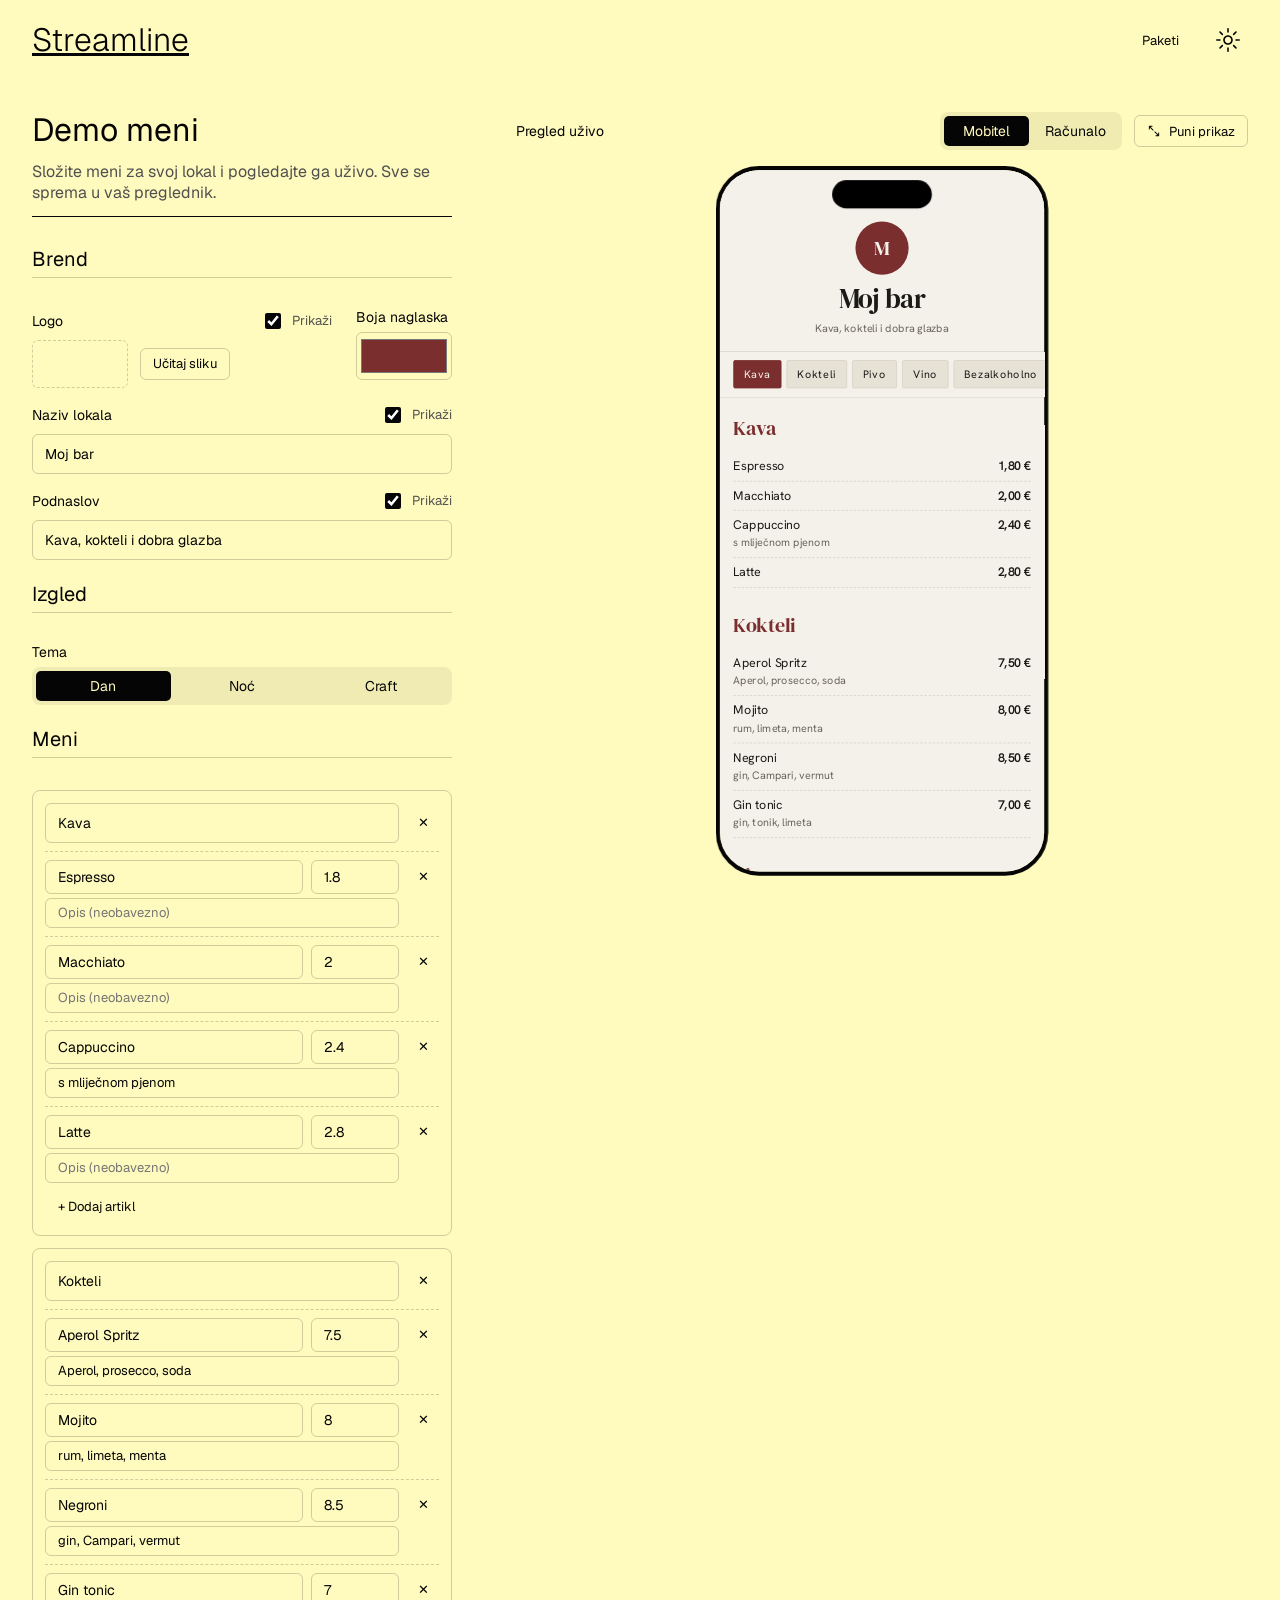
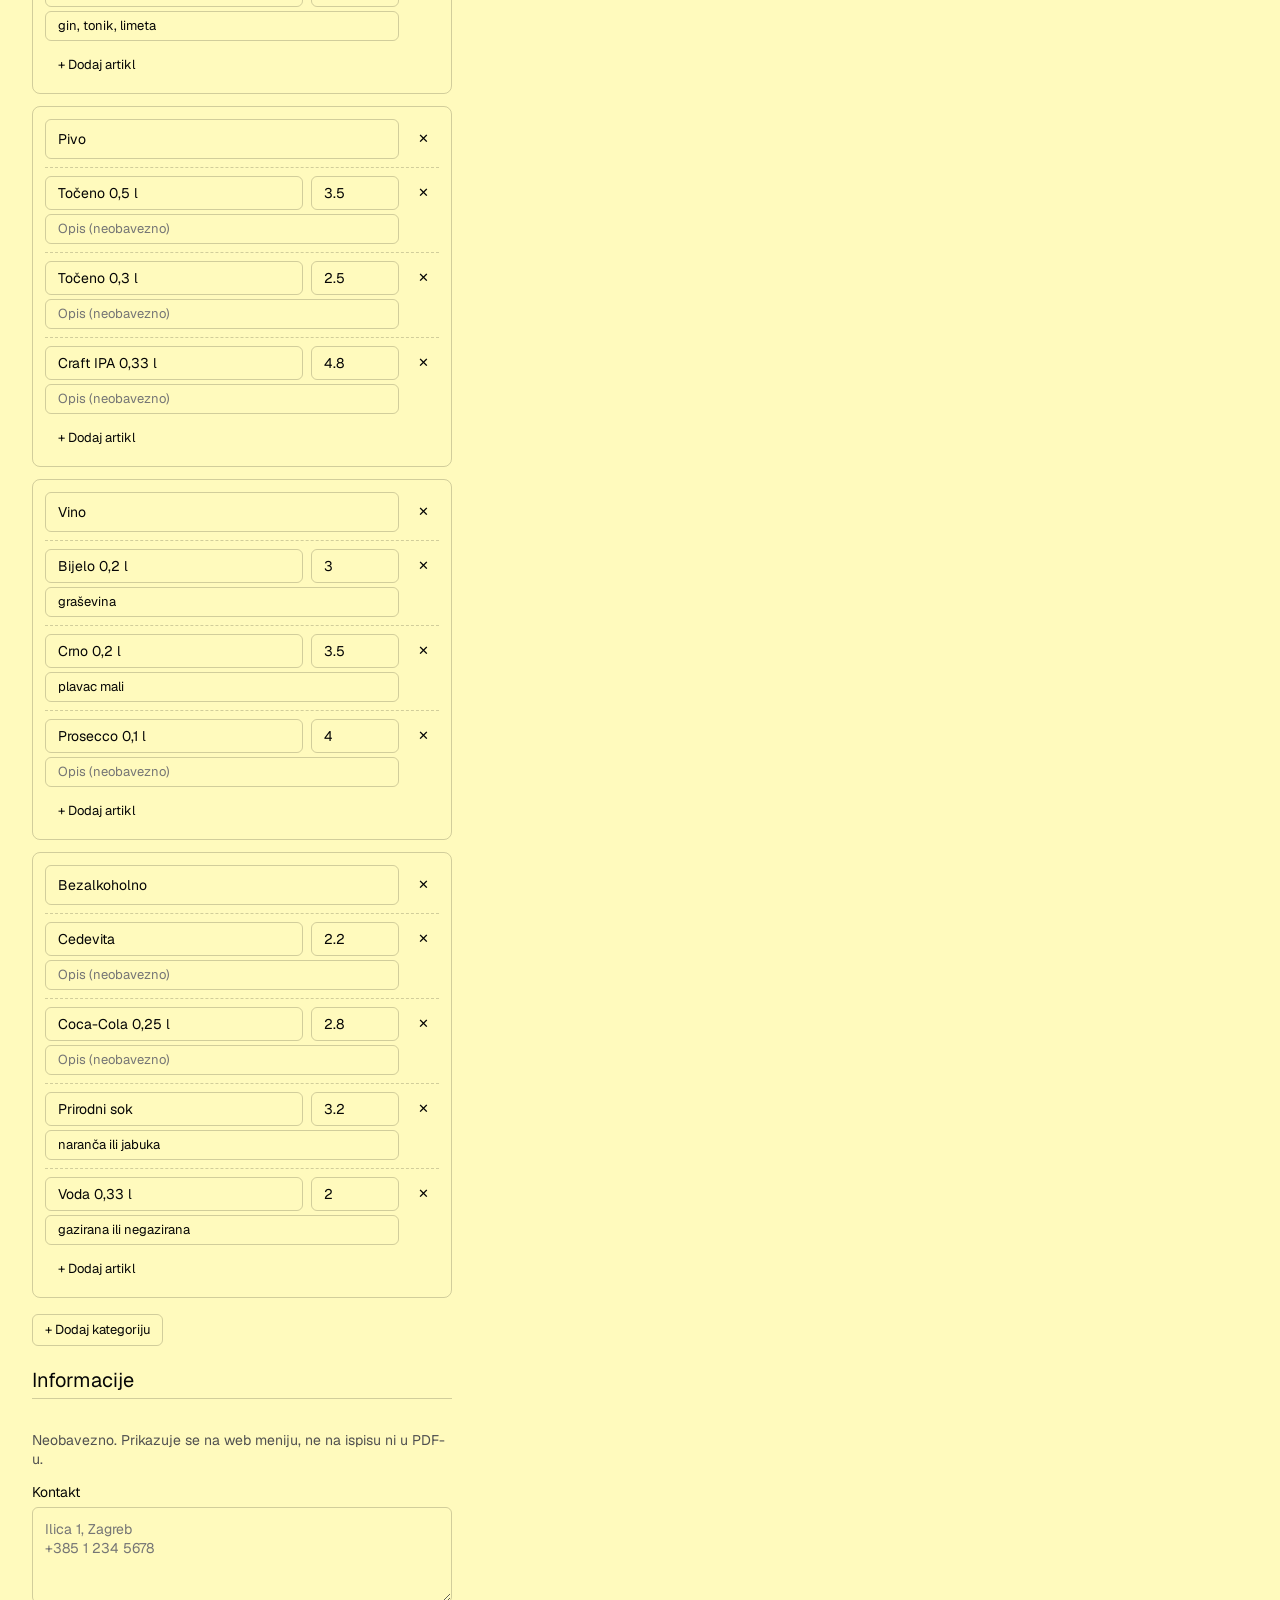
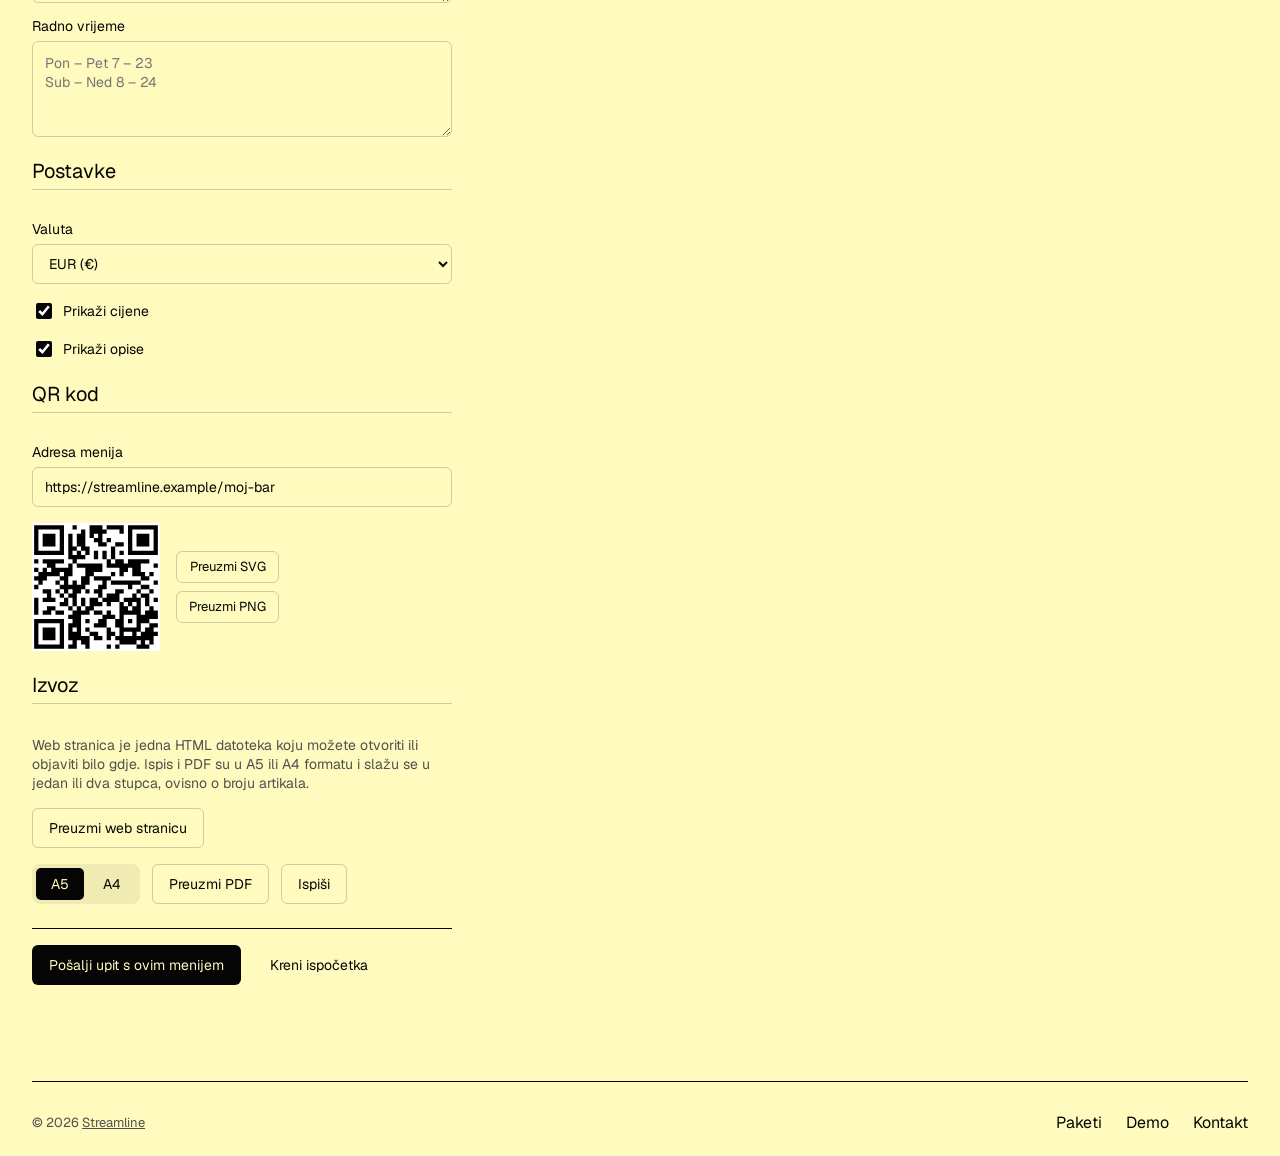
==== demo.html @ 65c803cf "Streamline website: homepage, menu builder and exports Homepage with a live menu demo, packages (Bar" ====
<!DOCTYPE html>
<html lang="hr">

<head>
    <meta charset="UTF-8">
    <meta name="viewport" content="width=device-width, initial-scale=1.0">
    <meta name="description" content="Napravite besplatni demo digitalnog menija za svoj lokal.">
    <title>Demo meni | Streamline</title>

    <script>
        try {
            document.documentElement.dataset.theme = localStorage.theme ||
                (matchMedia('(prefers-color-scheme: dark)').matches ? 'dark' : 'light');
        } catch { document.documentElement.dataset.theme = 'dark'; }
    </script>

    <link rel="preload" href="fonts/geist-latin.woff2" as="font" type="font/woff2" crossorigin>
    <link rel="stylesheet" href="css/site-font.css">
    <!-- menu fonts, served from fonts/ (see css/fonts.css); the default theme's two are preloaded -->
    <link rel="preload" href="fonts/hanken-grotesk-latin.woff2" as="font" type="font/woff2" crossorigin>
    <link rel="preload" href="fonts/dm-serif-display-400-latin.woff2" as="font" type="font/woff2" crossorigin>
    <link rel="stylesheet" href="css/fonts.css">
    <link rel="stylesheet" href="css/tokens.css">
    <link rel="stylesheet" href="css/base.css">
    <link rel="stylesheet" href="css/menu.css">
    <link rel="stylesheet" href="css/demo.css">
</head>

<body>

    <header class="site-header container">
        <a class="brand" href="index.html">Streamline</a>
        <div class="header-actions">
            <a class="btn btn-ghost btn-sm" href="index.html#packages">Paketi</a>
            <button id="theme" type="button" aria-label="Promijeni temu">
                <svg class="sun" width="24" height="24" viewBox="0 0 15 15" fill="none" xmlns="http://www.w3.org/2000/svg"><path d="M7.5 0C7.77614 0 8 0.223858 8 0.5V2.5C8 2.77614 7.77614 3 7.5 3C7.22386 3 7 2.77614 7 2.5V0.5C7 0.223858 7.22386 0 7.5 0ZM2.1967 2.1967C2.39196 2.00144 2.70854 2.00144 2.90381 2.1967L4.31802 3.61091C4.51328 3.80617 4.51328 4.12276 4.31802 4.31802C4.12276 4.51328 3.80617 4.51328 3.61091 4.31802L2.1967 2.90381C2.00144 2.70854 2.00144 2.39196 2.1967 2.1967ZM0.5 7C0.223858 7 0 7.22386 0 7.5C0 7.77614 0.223858 8 0.5 8H2.5C2.77614 8 3 7.77614 3 7.5C3 7.22386 2.77614 7 2.5 7H0.5ZM2.1967 12.8033C2.00144 12.608 2.00144 12.2915 2.1967 12.0962L3.61091 10.682C3.80617 10.4867 4.12276 10.4867 4.31802 10.682C4.51328 10.8772 4.51328 11.1938 4.31802 11.3891L2.90381 12.8033C2.70854 12.9986 2.39196 12.9986 2.1967 12.8033ZM12.5 7C12.2239 7 12 7.22386 12 7.5C12 7.77614 12.2239 8 12.5 8H14.5C14.7761 8 15 7.77614 15 7.5C15 7.22386 14.7761 7 14.5 7H12.5ZM10.682 4.31802C10.4867 4.12276 10.4867 3.80617 10.682 3.61091L12.0962 2.1967C12.2915 2.00144 12.608 2.00144 12.8033 2.1967C12.9986 2.39196 12.9986 2.70854 12.8033 2.90381L11.3891 4.31802C11.1938 4.51328 10.8772 4.51328 10.682 4.31802ZM8 12.5C8 12.2239 7.77614 12 7.5 12C7.22386 12 7 12.2239 7 12.5V14.5C7 14.7761 7.22386 15 7.5 15C7.77614 15 8 14.7761 8 14.5V12.5ZM10.682 10.682C10.8772 10.4867 11.1938 10.4867 11.3891 10.682L12.8033 12.0962C12.9986 12.2915 12.9986 12.608 12.8033 12.8033C12.608 12.9986 12.2915 12.9986 12.0962 12.8033L10.682 11.3891C10.4867 11.1938 10.4867 10.8772 10.682 10.682ZM5.5 7.5C5.5 6.39543 6.39543 5.5 7.5 5.5C8.60457 5.5 9.5 6.39543 9.5 7.5C9.5 8.60457 8.60457 9.5 7.5 9.5C6.39543 9.5 5.5 8.60457 5.5 7.5ZM7.5 4.5C5.84315 4.5 4.5 5.84315 4.5 7.5C4.5 9.15685 5.84315 10.5 7.5 10.5C9.15685 10.5 10.5 9.15685 10.5 7.5C10.5 5.84315 9.15685 4.5 7.5 4.5Z" fill="currentColor" fill-rule="evenodd" clip-rule="evenodd"></path></svg>
            <svg class="moon" width="24" height="24" viewBox="0 0 15 15" fill="none" xmlns="http://www.w3.org/2000/svg"><path d="M2.89998 0.499976C2.89998 0.279062 2.72089 0.0999756 2.49998 0.0999756C2.27906 0.0999756 2.09998 0.279062 2.09998 0.499976V1.09998H1.49998C1.27906 1.09998 1.09998 1.27906 1.09998 1.49998C1.09998 1.72089 1.27906 1.89998 1.49998 1.89998H2.09998V2.49998C2.09998 2.72089 2.27906 2.89998 2.49998 2.89998C2.72089 2.89998 2.89998 2.72089 2.89998 2.49998V1.89998H3.49998C3.72089 1.89998 3.89998 1.72089 3.89998 1.49998C3.89998 1.27906 3.72089 1.09998 3.49998 1.09998H2.89998V0.499976ZM5.89998 3.49998C5.89998 3.27906 5.72089 3.09998 5.49998 3.09998C5.27906 3.09998 5.09998 3.27906 5.09998 3.49998V4.09998H4.49998C4.27906 4.09998 4.09998 4.27906 4.09998 4.49998C4.09998 4.72089 4.27906 4.89998 4.49998 4.89998H5.09998V5.49998C5.09998 5.72089 5.27906 5.89998 5.49998 5.89998C5.72089 5.89998 5.89998 5.72089 5.89998 5.49998V4.89998H6.49998C6.72089 4.89998 6.89998 4.72089 6.89998 4.49998C6.89998 4.27906 6.72089 4.09998 6.49998 4.09998H5.89998V3.49998ZM1.89998 6.49998C1.89998 6.27906 1.72089 6.09998 1.49998 6.09998C1.27906 6.09998 1.09998 6.27906 1.09998 6.49998V7.09998H0.499976C0.279062 7.09998 0.0999756 7.27906 0.0999756 7.49998C0.0999756 7.72089 0.279062 7.89998 0.499976 7.89998H1.09998V8.49998C1.09998 8.72089 1.27906 8.89997 1.49998 8.89997C1.72089 8.89997 1.89998 8.72089 1.89998 8.49998V7.89998H2.49998C2.72089 7.89998 2.89998 7.72089 2.89998 7.49998C2.89998 7.27906 2.72089 7.09998 2.49998 7.09998H1.89998V6.49998ZM8.54406 0.98184L8.24618 0.941586C8.03275 0.917676 7.90692 1.1655 8.02936 1.34194C8.17013 1.54479 8.29981 1.75592 8.41754 1.97445C8.91878 2.90485 9.20322 3.96932 9.20322 5.10022C9.20322 8.37201 6.82247 11.0878 3.69887 11.6097C3.45736 11.65 3.20988 11.6772 2.96008 11.6906C2.74563 11.702 2.62729 11.9535 2.77721 12.1072C2.84551 12.1773 2.91535 12.2458 2.98667 12.3128L3.05883 12.3795L3.31883 12.6045L3.50684 12.7532L3.62796 12.8433L3.81491 12.9742L3.99079 13.089C4.11175 13.1651 4.23536 13.2375 4.36157 13.3059L4.62496 13.4412L4.88553 13.5607L5.18837 13.6828L5.43169 13.7686C5.56564 13.8128 5.70149 13.8529 5.83857 13.8885C5.94262 13.9155 6.04767 13.9401 6.15405 13.9622C6.27993 13.9883 6.40713 14.0109 6.53544 14.0298L6.85241 14.0685L7.11934 14.0892C7.24637 14.0965 7.37436 14.1002 7.50322 14.1002C11.1483 14.1002 14.1032 11.1453 14.1032 7.50023C14.1032 7.25044 14.0893 7.00389 14.0623 6.76131L14.0255 6.48407C13.991 6.26083 13.9453 6.04129 13.8891 5.82642C13.8213 5.56709 13.7382 5.31398 13.6409 5.06881L13.5279 4.80132L13.4507 4.63542L13.3766 4.48666C13.2178 4.17773 13.0353 3.88295 12.8312 3.60423L12.6782 3.40352L12.4793 3.16432L12.3157 2.98361L12.1961 2.85951L12.0355 2.70246L11.8134 2.50184L11.4925 2.24191L11.2483 2.06498L10.9562 1.87446L10.6346 1.68894L10.3073 1.52378L10.1938 1.47176L9.95488 1.3706L9.67791 1.2669L9.42566 1.1846L9.10075 1.09489L8.83599 1.03486L8.54406 0.98184ZM10.4032 5.30023C10.4032 4.27588 10.2002 3.29829 9.83244 2.40604C11.7623 3.28995 13.1032 5.23862 13.1032 7.50023C13.1032 10.593 10.596 13.1002 7.50322 13.1002C6.63646 13.1002 5.81597 12.9036 5.08355 12.5522C6.5419 12.0941 7.81081 11.2082 8.74322 10.0416C8.87963 10.2284 9.10028 10.3497 9.34928 10.3497C9.76349 10.3497 10.0993 10.0139 10.0993 9.59971C10.0993 9.24256 9.84965 8.94373 9.51535 8.86816C9.57741 8.75165 9.63653 8.63334 9.6926 8.51332C9.88358 8.63163 10.1088 8.69993 10.35 8.69993C11.0403 8.69993 11.6 8.14028 11.6 7.44993C11.6 6.75976 11.0406 6.20024 10.3505 6.19993C10.3853 5.90487 10.4032 5.60464 10.4032 5.30023Z" fill="currentColor" fill-rule="evenodd" clip-rule="evenodd"></path></svg>
            </button>
        </div>
    </header>

    <main id="builder" class="container">

        <form id="settings" autocomplete="off">
            <div class="section-head">
                <h3>Demo meni</h3>
                <p>Složite meni za svoj lokal i pogledajte ga uživo. Sve se sprema u vaš preglednik.</p>
            </div>

            <!-- brand -->
            <fieldset class="panel">
                <legend class="panel-title">Brend</legend>

                <div class="brand-row">
                    <div class="field">
                        <div class="field-head">
                            <span class="field-label">Logo</span>
                            <label class="check check-sm"><input type="checkbox" name="showLogo" checked> Prikaži</label>
                        </div>
                        <div class="logo-row">
                            <div class="logo-preview" id="logo-preview"></div>
                            <label class="btn btn-outline btn-sm">
                                Učitaj sliku
                                <input type="file" id="logo" accept="image/*" class="sr-only">
                            </label>
                            <button type="button" class="btn btn-ghost btn-sm" id="logo-remove">Ukloni</button>
                        </div>
                    </div>

                    <div class="field">
                        <div class="field-head">
                            <span class="field-label">Boja naglaska</span>
                        </div>
                        <input type="color" name="accent" id="accent" aria-label="Boja naglaska">
                    </div>
                </div>

                <div class="field">
                    <div class="field-head">
                        <label class="field-label" for="f-name">Naziv lokala</label>
                        <label class="check check-sm"><input type="checkbox" name="showName" checked> Prikaži</label>
                    </div>
                    <input class="input" type="text" id="f-name" name="name" maxlength="40" placeholder="Neobavezno">
                </div>

                <div class="field">
                    <div class="field-head">
                        <label class="field-label" for="f-tagline">Podnaslov</label>
                        <label class="check check-sm"><input type="checkbox" name="showTagline" checked> Prikaži</label>
                    </div>
                    <input class="input" type="text" id="f-tagline" name="tagline" maxlength="80" placeholder="Neobavezno">
                </div>
            </fieldset>

            <!-- look -->
            <fieldset class="panel">
                <legend class="panel-title">Izgled</legend>

                <div class="field">
                    <span>Tema</span>
                    <div class="segmented" id="themes" role="radiogroup" aria-label="Tema menija"></div>
                </div>

            </fieldset>

            <!-- menu items -->
            <fieldset class="panel">
                <legend class="panel-title">Meni</legend>
                <div id="cats"></div>
                <button type="button" class="btn btn-outline btn-sm" data-action="add-cat">+ Dodaj kategoriju</button>
            </fieldset>

            <!-- contact + hours: website only -->
            <fieldset class="panel">
                <legend class="panel-title">Informacije</legend>
                <p class="panel-note">Neobavezno. Prikazuje se na web meniju, ne na ispisu ni u PDF-u.</p>

                <label class="field">
                    <span>Kontakt</span>
                    <textarea class="input" name="contact" rows="3" placeholder="Ilica 1, Zagreb&#10;+385 1 234 5678"></textarea>
                </label>

                <label class="field">
                    <span>Radno vrijeme</span>
                    <textarea class="input" name="hours" rows="3" placeholder="Pon – Pet 7 – 23&#10;Sub – Ned 8 – 24"></textarea>
                </label>
            </fieldset>

            <!-- settings -->
            <fieldset class="panel">
                <legend class="panel-title">Postavke</legend>

                <label class="field">
                    <span>Valuta</span>
                    <select class="input" name="currency">
                        <option value="€">EUR (€)</option>
                        <option value="KM">BAM (KM)</option>
                        <option value="RSD">RSD</option>
                    </select>
                </label>

                <label class="check"><input type="checkbox" name="showPrices" checked> Prikaži cijene</label>
                <label class="check"><input type="checkbox" name="showDesc" checked> Prikaži opise</label>
            </fieldset>

            <!-- qr -->
            <fieldset class="panel">
                <legend class="panel-title">QR kod</legend>

                <label class="field">
                    <span>Adresa menija</span>
                    <input class="input" type="url" name="url">
                </label>

                <div class="qr">
                    <div class="qr-code" id="qr-code" aria-label="QR kod"></div>
                    <div class="qr-actions">
                        <button type="button" class="btn btn-outline btn-sm" id="qr-svg">Preuzmi SVG</button>
                        <button type="button" class="btn btn-outline btn-sm" id="qr-png">Preuzmi PNG</button>
                    </div>
                </div>
            </fieldset>

            <!-- export -->
            <fieldset class="panel">
                <legend class="panel-title">Izvoz</legend>
                <p class="panel-note">Web stranica je jedna HTML datoteka koju možete otvoriti ili objaviti bilo gdje. Ispis i PDF su u A5 ili A4 formatu i slažu se u jedan ili dva stupca, ovisno o broju artikala.</p>
                <div class="export-row">
                    <button type="button" class="btn btn-outline" id="export-web">Preuzmi web stranicu</button>
                </div>
                <div class="export-row">
                    <div class="segmented segmented-sm" role="radiogroup" aria-label="Format papira">
                        <label><input type="radio" name="paper" value="a5" checked> A5</label>
                        <label><input type="radio" name="paper" value="a4"> A4</label>
                    </div>
                    <button type="button" class="btn btn-outline" id="export-pdf">Preuzmi PDF</button>
                    <button type="button" class="btn btn-outline" id="export-print">Ispiši</button>
                </div>
            </fieldset>

            <div class="form-actions">
                <button type="button" class="btn btn-primary" id="send">Pošalji upit s ovim menijem</button>
                <button type="button" class="btn btn-ghost" id="reset">Kreni ispočetka</button>
            </div>
        </form>

        <section id="preview" aria-label="Pregled">
            <div class="preview-toolbar">
                <span class="eyebrow">Pregled uživo</span>
                <div class="preview-actions">
                    <div class="segmented" id="view" role="radiogroup" aria-label="Uređaj">
                        <label><input type="radio" name="view" value="phone" checked> Mobitel</label>
                        <label><input type="radio" name="view" value="laptop"> Računalo</label>
                    </div>
                    <button type="button" class="btn btn-outline btn-sm" data-fullview><svg width="14" height="14" viewBox="0 0 15 15" fill="none" aria-hidden="true"><path d="M2 2.5a.5.5 0 0 1 .5-.5h3a.5.5 0 0 1 0 1H3.7l3.15 3.15a.5.5 0 1 1-.7.7L3 3.7v1.8a.5.5 0 0 1-1 0v-3Zm11 10a.5.5 0 0 1-.5.5h-3a.5.5 0 0 1 0-1h1.8L8.15 8.85a.5.5 0 1 1 .7-.7L12 11.3V9.5a.5.5 0 0 1 1 0v3Z" fill="currentColor"/></svg> Puni prikaz</button>
                </div>
            </div>

            <!-- desktop: real 390×844 phone (scaled to fit) or a laptop frame -->
            <div class="devices" data-view="phone">
                <div class="phone-fit">
                    <div class="device phone phone-true">
                        <div class="screen" data-menu></div>
                    </div>
                </div>
                <div class="device laptop">
                    <div class="laptop-bar"><i></i><i></i><i></i></div>
                    <div class="screen" data-menu></div>
                </div>
            </div>

            <!-- mobile: the menu itself, cropped at the bottom -->
            <div class="menu-card">
                <div class="screen" data-menu></div>
                <button type="button" class="btn btn-primary btn-sm" data-fullview><svg width="14" height="14" viewBox="0 0 15 15" fill="none" aria-hidden="true"><path d="M2 2.5a.5.5 0 0 1 .5-.5h3a.5.5 0 0 1 0 1H3.7l3.15 3.15a.5.5 0 1 1-.7.7L3 3.7v1.8a.5.5 0 0 1-1 0v-3Zm11 10a.5.5 0 0 1-.5.5h-3a.5.5 0 0 1 0-1h1.8L8.15 8.85a.5.5 0 1 1 .7-.7L12 11.3V9.5a.5.5 0 0 1 1 0v3Z" fill="currentColor"/></svg> Puni prikaz</button>
            </div>
        </section>

        <dialog id="fullview" aria-label="Puni prikaz menija">
            <div class="fullview-bar">
                <span class="eyebrow">Puni prikaz</span>
                <button type="button" class="btn btn-outline btn-sm" id="fullview-close">Zatvori ✕</button>
            </div>
            <div class="screen" data-menu></div>
        </dialog>
    </main>

    <a href="#preview" class="btn btn-primary btn-sm" id="to-preview">Pregled ↑</a>

    <footer class="site-footer container">
        <div class="footer-inner">
            <p class="footer-copy">© <span id="year"></span> <span class="brand-word">Streamline</span></p>
            <nav>
                <a href="index.html#packages">Paketi</a>
                <a href="demo.html">Demo</a>
                <a href="index.html#inquiry">Kontakt</a>
            </nav>
        </div>
    </footer>

    <script src="js/vendor/qrcode.js"></script>
    <script src="js/theme.js"></script>
    <script src="js/default-menu.js"></script>
    <script src="js/menu.js"></script>
    <script src="js/print.js"></script>
    <script src="js/demo.js"></script>
</body>

</html>
---- css/site-font.css ----
/* =========================================================
   The site's own font: Geist (SIL Open Font License), one variable
   file covering weights 300-400, split into latin and latin-ext.
   To change the site font, swap these files and --font-* in tokens.css.
   ========================================================= */

@font-face {
    font-family: 'Geist';
    font-style: normal;
    font-weight: 300 400;
    font-display: swap;
    src: url(../fonts/geist-latin.woff2) format('woff2');
    unicode-range: U+0000-00FF, U+0131, U+0152-0153, U+02BB-02BC, U+02C6, U+02DA, U+02DC, U+0304, U+0308, U+0329, U+2000-206F, U+20AC, U+2122, U+2191, U+2193, U+2212, U+2215, U+FEFF, U+FFFD;
}

@font-face {
    font-family: 'Geist';
    font-style: normal;
    font-weight: 300 400;
    font-display: swap;
    src: url(../fonts/geist-latin-ext.woff2) format('woff2');
    unicode-range: U+0100-02BA, U+02BD-02C5, U+02C7-02CC, U+02CE-02D7, U+02DD-02FF, U+0304, U+0308, U+0329, U+1D00-1DBF, U+1E00-1E9F, U+1EF2-1EFF, U+2020, U+20A0-20AB, U+20AD-20C4, U+2113, U+2C60-2C7F, U+A720-A7FF;
}
---- css/fonts.css ----
/* =========================================================
   The menu's fonts, served from this site instead of Google Fonts
   (one less server to wait for on the first visit).

   Only what the themes use: Hanken Grotesk 400-600 (one variable file),
   DM Serif Display 400 (Dan), Space Grotesk 600 (Noć), Fraunces 500 at
   opsz 40 (Craft). Each is split into latin and latin-ext, so č ć š ž đ
   come from the small second file. All are SIL Open Font License.
   A browser only downloads a file once text on the page needs it.
   ========================================================= */

@font-face {
    font-family: 'Hanken Grotesk';
    font-style: normal;
    font-weight: 400 600;
    font-display: swap;
    src: url(../fonts/hanken-grotesk-latin.woff2) format('woff2');
    unicode-range: U+0000-00FF, U+0131, U+0152-0153, U+02BB-02BC, U+02C6, U+02DA, U+02DC, U+0304, U+0308, U+0329, U+2000-206F, U+20AC, U+2122, U+2191, U+2193, U+2212, U+2215, U+FEFF, U+FFFD;
}

@font-face {
    font-family: 'Hanken Grotesk';
    font-style: normal;
    font-weight: 400 600;
    font-display: swap;
    src: url(../fonts/hanken-grotesk-latin-ext.woff2) format('woff2');
    unicode-range: U+0100-02BA, U+02BD-02C5, U+02C7-02CC, U+02CE-02D7, U+02DD-02FF, U+0304, U+0308, U+0329, U+1D00-1DBF, U+1E00-1E9F, U+1EF2-1EFF, U+2020, U+20A0-20AB, U+20AD-20C4, U+2113, U+2C60-2C7F, U+A720-A7FF;
}

@font-face {
    font-family: 'DM Serif Display';
    font-style: normal;
    font-weight: 400;
    font-display: swap;
    src: url(../fonts/dm-serif-display-400-latin.woff2) format('woff2');
    unicode-range: U+0000-00FF, U+0131, U+0152-0153, U+02BB-02BC, U+02C6, U+02DA, U+02DC, U+0304, U+0308, U+0329, U+2000-206F, U+20AC, U+2122, U+2191, U+2193, U+2212, U+2215, U+FEFF, U+FFFD;
}

@font-face {
    font-family: 'DM Serif Display';
    font-style: normal;
    font-weight: 400;
    font-display: swap;
    src: url(../fonts/dm-serif-display-400-latin-ext.woff2) format('woff2');
    unicode-range: U+0100-02BA, U+02BD-02C5, U+02C7-02CC, U+02CE-02D7, U+02DD-02FF, U+0304, U+0308, U+0329, U+1D00-1DBF, U+1E00-1E9F, U+1EF2-1EFF, U+2020, U+20A0-20AB, U+20AD-20C4, U+2113, U+2C60-2C7F, U+A720-A7FF;
}

@font-face {
    font-family: 'Space Grotesk';
    font-style: normal;
    font-weight: 600;
    font-display: swap;
    src: url(../fonts/space-grotesk-600-latin.woff2) format('woff2');
    unicode-range: U+0000-00FF, U+0131, U+0152-0153, U+02BB-02BC, U+02C6, U+02DA, U+02DC, U+0304, U+0308, U+0329, U+2000-206F, U+20AC, U+2122, U+2191, U+2193, U+2212, U+2215, U+FEFF, U+FFFD;
}

@font-face {
    font-family: 'Space Grotesk';
    font-style: normal;
    font-weight: 600;
    font-display: swap;
    src: url(../fonts/space-grotesk-600-latin-ext.woff2) format('woff2');
    unicode-range: U+0100-02BA, U+02BD-02C5, U+02C7-02CC, U+02CE-02D7, U+02DD-02FF, U+0304, U+0308, U+0329, U+1D00-1DBF, U+1E00-1E9F, U+1EF2-1EFF, U+2020, U+20A0-20AB, U+20AD-20C4, U+2113, U+2C60-2C7F, U+A720-A7FF;
}

@font-face {
    font-family: 'Fraunces';
    font-style: normal;
    font-weight: 500;
    font-display: swap;
    src: url(../fonts/fraunces-500-latin.woff2) format('woff2');
    unicode-range: U+0000-00FF, U+0131, U+0152-0153, U+02BB-02BC, U+02C6, U+02DA, U+02DC, U+0304, U+0308, U+0329, U+2000-206F, U+20AC, U+2122, U+2191, U+2193, U+2212, U+2215, U+FEFF, U+FFFD;
}

@font-face {
    font-family: 'Fraunces';
    font-style: normal;
    font-weight: 500;
    font-display: swap;
    src: url(../fonts/fraunces-500-latin-ext.woff2) format('woff2');
    unicode-range: U+0100-02BA, U+02BD-02C5, U+02C7-02CC, U+02CE-02D7, U+02DD-02FF, U+0304, U+0308, U+0329, U+1D00-1DBF, U+1E00-1E9F, U+1EF2-1EFF, U+2020, U+20A0-20AB, U+20AD-20C4, U+2113, U+2C60-2C7F, U+A720-A7FF;
}
---- css/tokens.css ----
/* =========================================================
   Design tokens. Change fonts, colors, spacing and radii here;
   every other stylesheet reads from these variables.
   ========================================================= */

:root {
    /* ---------- fonts ---------- */
    --font-display: 'Geist', 'Helvetica Neue', Helvetica, Arial, sans-serif;  /* files: css/site-font.css */
    --font-body: 'Geist', 'Helvetica Neue', Helvetica, Arial, sans-serif;
    /* the menu's own fonts live in css/menu.css, so the exports can inline them */

    --weight-light: 300;
    --weight-regular: 400;
    --weight-medium: 400;    /* labels, buttons (the site font has no 500) */
    --weight-heading: 400;   /* h3 / h4 */

    /* ---------- type scale ---------- */
    --text-xs: 13px;
    --text-sm: 14px;
    --text-md: 16px;
    --text-lg: 20px;
    --text-xl: 28px;
    --text-2xl: 32px;
    --text-hero: 24px;
    --line-height: 1.35;

    /* ---------- palette (raw colors) ---------- */
    --cream: #fffabd;
    --ink: #050505;
    --grey-on-cream: #505050;
    --grey-on-ink: #a3a38b;

    /* ---------- spacing ---------- */
    --space-1: 4px;
    --space-2: 8px;
    --space-3: 12px;
    --space-4: 16px;
    --space-5: 24px;
    --space-6: 32px;
    --space-7: 48px;
    --space-8: 64px;
    --space-9: 96px;

    --gutter: 32px;          /* page side padding */
    --max-width: 1440px;     /* content width cap */
    --header-height: 80px;

    /* ---------- shape ---------- */
    --monitor-ratio: 1.6;    /* laptop preview width / height (16:10), homepage + builder */
    --radius-sm: 6px;
    --radius: 8px;
    --radius-lg: 16px;
    --radius-device: 32px;
    --border-width: 1px;

    /* ---------- motion ---------- */
    --ease: cubic-bezier(.2, .7, .2, 1);
    --duration: .2s;
}

/* ---------- semantic colors (light / dark) ---------- */

:root {
    color-scheme: light;
    --bg: var(--cream);
    --fg: var(--ink);
    --accent: var(--grey-on-cream);
    --muted: rgba(5, 5, 5, 0.06);
    --border: rgba(5, 5, 5, 0.18);
}

:root[data-theme="dark"] {
    color-scheme: dark;
    --bg: var(--ink);
    --fg: var(--cream);
    --accent: var(--grey-on-ink);
    --muted: rgba(255, 250, 189, 0.08);
    --border: rgba(255, 250, 189, 0.2);
}

@media (max-width: 720px) {
    :root {
        --gutter: 16px;
        --header-height: 72px;
        --text-hero: 22px;
    }
}
---- css/base.css ----
/* =========================================================
   Base: reset, page shell, header, footer, buttons, form fields.
   Shared by every page. Values come from tokens.css.
   ========================================================= */

/* ---------- reset ---------- */

*,
*::before,
*::after {
    box-sizing: border-box;
}

html, body, div, span, h1, h2, h3, h4, h5, h6, p, a, img, ul, ol, li,
fieldset, form, label, legend, section, article, header, footer, nav, main, figure {
    margin: 0;
    padding: 0;
    border: 0;
    font: inherit;
}

ul, ol {
    list-style: none;
}

img, svg {
    display: block;
    max-width: 100%;
}

button,
input,
select,
textarea {
    font: inherit;
    color: inherit;
}

button {
    background: none;
    border: none;
    padding: 0;
    cursor: pointer;
}

[hidden] {
    display: none !important;
}

a {
    color: inherit;
    text-decoration: none;
}

/* ---------- page ---------- */

html,
body {
    overscroll-behavior: none;
}

html {
    scroll-behavior: smooth;
}

body {
    min-height: 100dvh;
    overflow-x: hidden;
    background: var(--bg);
    color: var(--fg);
    font-family: var(--font-body);
    font-weight: var(--weight-regular);
    line-height: 1;
}

::selection {
    color: var(--bg);
    background: var(--fg);
}

.container {
    width: 100%;
    max-width: var(--max-width);
    margin: 0 auto;
    padding: 0 var(--gutter);
}

h3 {
    font-family: var(--font-display);
    font-weight: var(--weight-heading);
    font-size: var(--text-hero);
    line-height: 1.15;
}

h4 {
    font-family: var(--font-display);
    font-weight: var(--weight-heading);
    font-size: var(--text-lg);
}

.muted {
    color: var(--accent);
}

/* ---------- header ---------- */

.site-header {
    display: flex;
    align-items: center;
    justify-content: space-between;
    height: var(--header-height);
}

.brand {
    font-family: var(--font-display);
    font-weight: var(--weight-light);
    font-size: var(--text-2xl);
    text-decoration: underline;
}

.header-actions {
    display: flex;
    align-items: center;
    gap: var(--space-4);
}

#theme {
    display: grid;
    place-items: center;
    width: 40px;
    height: 40px;
}

/* show the icon you'd switch to */
.moon,
:root[data-theme="dark"] .sun {
    display: none;
}

:root[data-theme="dark"] .moon {
    display: block;
}

/* ---------- section heading ---------- */

.section-head {
    margin-bottom: var(--space-6);
    padding-bottom: var(--space-3);
    border-bottom: var(--border-width) solid currentColor;
}

.section-head h3 {
    font-size: var(--text-2xl);
}

.section-head p {
    margin-top: var(--space-3);
    color: var(--accent);
    line-height: var(--line-height);
}

/* ---------- button (shadcn style) ---------- */

.btn {
    display: inline-flex;
    align-items: center;
    justify-content: center;
    gap: var(--space-2);
    height: 40px;
    padding: 0 var(--space-4);
    border: var(--border-width) solid transparent;
    border-radius: var(--radius-sm);
    font-size: var(--text-sm);
    font-weight: var(--weight-medium);
    line-height: 1;
    white-space: nowrap;
    cursor: pointer;
    transition: background-color var(--duration), color var(--duration),
        border-color var(--duration), opacity var(--duration);
}

.btn:focus-visible {
    outline: 2px solid var(--fg);
    outline-offset: 2px;
}

.btn:disabled {
    opacity: .5;
    pointer-events: none;
}

.btn-primary {
    background: var(--fg);
    color: var(--bg);
}

.btn-primary:hover {
    opacity: .88;
}

.btn-outline {
    background: transparent;
    border-color: var(--border);
}

.btn-outline:hover {
    background: var(--muted);
    border-color: var(--fg);
}

.btn-ghost:hover {
    background: var(--muted);
}

.btn-sm {
    height: 32px;
    padding: 0 var(--space-3);
    font-size: var(--text-xs);
}

.btn-icon {
    width: 32px;
    padding: 0;
}

/* ---------- segmented control (theme chips) ---------- */

.segmented {
    display: grid;
    grid-auto-flow: column;
    grid-auto-columns: 1fr;
    gap: var(--space-1);
    padding: var(--space-1);
    background: var(--muted);
    border-radius: var(--radius);
}

.segmented label {
    position: relative;
    padding: var(--space-2) var(--space-3);
    border-radius: calc(var(--radius) - 3px);
    font-size: var(--text-sm);
    text-align: center;
    cursor: pointer;
    transition: background-color var(--duration), color var(--duration);
}

.segmented input {
    position: absolute;
    inset: 0;
    opacity: 0;
    cursor: pointer;
}

.segmented label:has(input:checked) {
    background: var(--fg);
    color: var(--bg);
}

.segmented label:has(input:focus-visible) {
    outline: 2px solid var(--fg);
    outline-offset: 1px;
}

/* ---------- form fields ---------- */

.field {
    display: flex;
    flex-direction: column;
    gap: var(--space-2);
    font-size: var(--text-sm);
    min-width: 0;
}

.field > span,
.field-label {
    font-weight: var(--weight-medium);
}

.input {
    width: 100%;
    height: 40px;
    padding: 0 var(--space-3);
    border: var(--border-width) solid var(--border);
    border-radius: var(--radius-sm);
    background: transparent;
    font-size: var(--text-sm);
}

textarea.input {
    height: auto;
    min-height: 96px;
    padding: var(--space-3);
    line-height: var(--line-height);
    resize: vertical;
}

.input:focus-visible {
    outline: 2px solid var(--fg);
    outline-offset: 1px;
    border-color: transparent;
}

select.input option {
    background: var(--bg);
}

.check {
    display: flex;
    align-items: center;
    gap: var(--space-2);
    font-size: var(--text-sm);
    cursor: pointer;
}

.check input {
    width: 16px;
    height: 16px;
    accent-color: var(--fg);
}

/* ---------- footer ---------- */

.site-footer {
    padding-top: var(--space-6);
    padding-bottom: var(--space-5);
}

/* one row: copyright on the left, links on the right */
.footer-inner {
    display: flex;
    justify-content: space-between;
    align-items: center;
    gap: var(--space-5);
    flex-wrap: wrap;
    padding-top: var(--space-6);
    border-top: var(--border-width) solid currentColor;
}

/* "Streamline" is always underlined: it is part of the logo */
.brand-word {
    text-decoration: underline;
}

.site-footer p {
    color: var(--accent);
    line-height: var(--line-height);
}

.site-footer nav {
    display: flex;
    gap: var(--space-5);
}

.site-footer nav a:hover {
    text-decoration: underline;
}

.footer-copy {
    font-size: var(--text-xs);
}

@media (prefers-reduced-motion: reduce) {
    html {
        scroll-behavior: auto;
    }

    *,
    *::before,
    *::after {
        animation: none !important;
        transition: none !important;
    }
}
---- css/menu.css ----
/* =========================================================
   Bar menu: the menu customers see, plus the phone and laptop
   frames used to preview it. Used on the homepage and in the builder.

   This file is self-contained on purpose: it is the only stylesheet
   inlined into the exported website and the A5 print, so the menu's
   own fonts and tokens live here, not in css/tokens.css.

   Each theme is a block of variables. To restyle a theme, change its
   variables; to add a theme, copy a block, rename it and add it to
   THEMES in js/menu.js (that is also where the names visitors see,
   Dan / Noć / Craft, are set). Font files: css/fonts.css.
   ========================================================= */

.menu {
    /* ---------- fonts ---------- */
    --m-font-body: 'Hanken Grotesk', system-ui, sans-serif;
    --m-font-light: 'DM Serif Display', Georgia, serif;
    --m-font-dark: 'Space Grotesk', 'Hanken Grotesk', sans-serif;
    --m-font-afternoon: 'Fraunces', Georgia, serif;

    --m-weight-regular: 400;
    --m-weight-strong: 600;

    /* ---------- type scale ---------- */
    --m-step-tiny: 0.6875rem;
    --m-step-small: 0.8125rem;
    --m-step-0: 0.9375rem;
    --m-step-1: 1.125rem;
    --m-step-2: 1.5rem;
    --m-step-3: 2rem;

    --m-leading-body: 1.5;
    --m-leading-heading: 1.12;
    --m-leading-item: 1.25;
    --m-leading-desc: 1.4;

    --m-tracking-heading: -0.015em;
    --m-tracking-caps: 0.06em;

    /* ---------- layout ---------- */
    --m-measure: 36rem;        /* menu column width */
    --m-measure-desc: 52ch;
    --m-pad: 16px;             /* side padding, also lines the tabs up */
    --m-gap-section: 2rem;     /* between categories */
    --m-gap-items: 0.9rem;     /* heading to first item */
    --m-radius: 2px;

    /* ---------- theme colors (overridden per theme) ---------- */
    --m-bg: #f4f1ea;
    --m-fg: #1b1a17;
    --m-muted: #6b675f;
    --m-line: #d8d3c7;
    --m-accent: #7a2e2e;
    --m-on-accent: #f4f1ea;
    --m-chip: #e7e2d6;

    --m-display: var(--m-font-light);
    --m-display-weight: var(--m-weight-regular);
    --m-display-tracking: -0.01em;
    --m-display-variation: normal;

    min-height: 100%;
    background: var(--m-bg);
    color: var(--m-fg);
    font-family: var(--m-font-body);
    font-weight: var(--m-weight-regular);
    font-size: var(--m-step-0);
    line-height: var(--m-leading-body);
    transition: background-color .35s var(--ease), color .35s var(--ease);
}

/* ---------- themes ---------- */

.menu.theme-light {
    --m-bg: #f4f1ea;
    --m-fg: #1b1a17;
    --m-muted: #6b675f;
    --m-line: #d8d3c7;
    --m-accent: #7a2e2e;
    --m-on-accent: #f4f1ea;
    --m-chip: #e7e2d6;

    --m-display: var(--m-font-light);
    --m-display-weight: 400;
    --m-display-tracking: -0.01em;
}

.menu.theme-dark {
    --m-bg: #141414;
    --m-fg: #ece9e2;
    --m-muted: #9a968d;
    --m-line: #2c2c2a;
    --m-accent: #c8863d;
    --m-on-accent: #141414;
    --m-chip: #1e1e1c;

    --m-display: var(--m-font-dark);
    --m-display-weight: 600;
    --m-display-tracking: -0.02em;
}

.menu.theme-afternoon {
    --m-bg: #f6f3ec;
    --m-fg: #1f2a20;
    --m-muted: #5f6b5c;
    --m-line: #d9ded2;
    --m-accent: #3f6b4a;
    --m-on-accent: #f6f3ec;
    --m-chip: #e7ecdf;

    --m-display: var(--m-font-afternoon);
    --m-display-weight: 500;
    --m-display-tracking: -0.01em;
    --m-display-variation: "opsz" 40, "SOFT" 0, "WONK" 0;
}

/* ---------- menu layout ---------- */

.m-head {
    padding: 28px var(--m-pad) 18px;
    text-align: center;
}

.m-logo {
    width: 64px;
    height: 64px;
    margin: 0 auto 12px;
    border-radius: 50%;
    object-fit: cover;
}

/* uploaded logo: never cropped, keeps its own proportions */
.m-logo-img {
    width: auto;
    height: auto;
    max-width: min(70%, 220px);
    max-height: 88px;
    border-radius: 0;
    object-fit: contain;
}

.m-logo-empty {
    display: grid;
    place-items: center;
    background: var(--m-accent);
    color: var(--m-on-accent);
    font-family: var(--m-display);
    font-weight: var(--m-display-weight);
    font-size: var(--m-step-2);
    transition: background-color .35s var(--ease);
}

.m-head h4 {
    font-family: var(--m-display);
    font-weight: var(--m-display-weight);
    font-variation-settings: var(--m-display-variation);
    font-size: var(--m-step-3);
    line-height: var(--m-leading-heading);
    letter-spacing: var(--m-display-tracking);
    overflow-wrap: anywhere;
}

.m-head p {
    max-width: var(--m-measure-desc);
    margin: 8px auto 0;
    color: var(--m-muted);
    font-size: var(--m-step-small);
    line-height: var(--m-leading-desc);
}

.m-tabs {
    position: sticky;
    top: 0;
    z-index: 1;
    display: flex;
    gap: 6px;
    /* lines the tabs up with the centered .m-body column */
    padding: 10px max(var(--m-pad), calc((100% - var(--m-measure) + var(--m-pad) * 2) / 2));
    overflow-x: auto;
    scrollbar-width: none;
    background: var(--m-bg);
    border-top: 1px solid var(--m-line);
    border-bottom: 1px solid var(--m-line);
    transition: background-color .35s var(--ease);
}

.m-tabs::-webkit-scrollbar {
    display: none;
}

.m-tabs button {
    flex: none;
    padding: 6px 12px;
    background: var(--m-chip);
    border: 1px solid var(--m-line);
    border-radius: var(--m-radius);
    font-family: var(--m-font-body);
    font-size: var(--m-step-small);
    letter-spacing: var(--m-tracking-caps);
    color: inherit;
    transition: background-color .2s, color .2s, border-color .2s;
}

.m-tabs button.is-active {
    background: var(--m-accent);
    border-color: var(--m-accent);
    color: var(--m-on-accent);
}

.m-body {
    max-width: var(--m-measure);
    margin: 0 auto;
    padding: 4px var(--m-pad) 8px;
}

.m-cat h5 {
    font-family: var(--m-display);
    font-weight: var(--m-display-weight);
    font-variation-settings: var(--m-display-variation);
    font-size: var(--m-step-2);
    line-height: var(--m-leading-heading);
    letter-spacing: var(--m-display-tracking);
    color: var(--m-accent);
    margin: var(--m-gap-section) 0 var(--m-gap-items);
}

.m-cat:first-child h5 {
    margin-top: 1.25rem;
}

.m-item {
    display: flex;
    justify-content: space-between;
    align-items: baseline;
    gap: 12px;
    padding: 8px 0;
    line-height: var(--m-leading-item);
    border-bottom: 1px dashed var(--m-line);
}

.m-item small {
    display: block;
    max-width: var(--m-measure-desc);
    margin-top: 3px;
    color: var(--m-muted);
    font-size: var(--m-step-small);
    line-height: var(--m-leading-desc);
}

.m-item b {
    flex: none;
    font-weight: var(--m-weight-strong);
    font-variant-numeric: tabular-nums;
}

.m-empty {
    padding: 24px 0;
    color: var(--m-muted);
    text-align: center;
}

/* contact and opening hours (website only): same column as the items */
.m-info {
    display: grid;
    grid-template-columns: repeat(auto-fit, minmax(160px, 1fr));
    gap: 20px 24px;
    max-width: var(--m-measure);
    margin: var(--m-gap-section) auto 0;
    padding: 20px var(--m-pad) 0;
    border-top: 1px solid var(--m-line);
}

.m-info h5 {
    margin-bottom: 6px;
    font-family: var(--m-display);
    font-weight: var(--m-display-weight);
    font-variation-settings: var(--m-display-variation);
    font-size: var(--m-step-1);
    line-height: var(--m-leading-heading);
    letter-spacing: var(--m-display-tracking);
    color: var(--m-accent);
}

.m-info p {
    color: var(--m-muted);
    font-size: var(--m-step-small);
    line-height: var(--m-leading-desc);
    white-space: pre-line;
    overflow-wrap: anywhere;
}

/* same column as .m-body, so the footer lines up with the items */
.m-foot {
    max-width: var(--m-measure);
    margin: 0 auto;
    padding: 28px var(--m-pad) 28px;
    color: var(--m-muted);
    font-size: var(--m-step-tiny);
    letter-spacing: var(--m-tracking-caps);
    text-align: left;
}

.m-foot a,
.m-foot span {
    color: inherit;
    text-decoration: underline;
}

/* ---------- device frames ---------- */

.device {
    position: relative;
    overflow: hidden;
    background: var(--bg);
}

.device .screen {
    height: 100%;
    overflow-y: auto;
    overscroll-behavior: contain;
    scrollbar-width: none;
}

.device .screen::-webkit-scrollbar {
    display: none;
}

.phone {
    --phone-h: 440px;
    z-index: 2;  /* stays above the laptop's sticky tabs */
    width: calc(var(--phone-h) * .49);
    height: var(--phone-h);
    border: 5px solid var(--phone-frame, var(--fg));
    border-radius: var(--radius-device);
    box-shadow: 0 30px 60px -20px rgba(0, 0, 0, .45);
}

/* silver frame in dark mode */
:root[data-theme="dark"] .phone {
    --phone-frame: #b9bbc1;
}

/* dynamic island: always black */
.phone::before {
    content: "";
    position: absolute;
    top: 9px;
    left: 50%;
    z-index: 5;
    width: 30%;
    height: 18px;
    border-radius: 999px;
    background: #000;
    transform: translateX(-50%);
}

/* status bar: a strip in the menu's own background behind the island,
   like Safari tinting the top of the screen with the page color */
.phone {
    --status-h: 34px;
}

.phone .menu::before {
    content: "";
    position: sticky;
    top: 0;
    z-index: 3;
    display: block;
    height: var(--status-h);
    background: var(--m-bg);
    transition: background-color .35s var(--ease);
}

.phone .m-tabs {
    top: var(--status-h);
}

.phone .m-head {
    padding-top: 8px;
}

/* the small preview phones are narrower than a real one: scale the menu down
   with them so the design keeps its proportions */
.phone:not(.phone-true) .menu {
    --m-step-tiny: 0.5625rem;
    --m-step-small: 0.6875rem;
    --m-step-0: 0.8125rem;
    --m-step-2: 1.125rem;
    --m-step-3: 1.375rem;
    --m-gap-section: 1.25rem;
    --m-pad: 12px;
}

.laptop {
    display: flex;
    flex-direction: column;
    border: var(--border-width) solid var(--border);
    border-radius: var(--radius);
    box-shadow: 0 30px 60px -30px rgba(0, 0, 0, .35);
}

.laptop-bar {
    display: flex;
    flex: none;
    gap: 6px;
    padding: 10px 12px;
    border-bottom: var(--border-width) solid var(--border);
}

.laptop-bar i {
    width: 9px;
    height: 9px;
    border-radius: 50%;
    background: var(--border);
}

.laptop .screen {
    flex: 1;
    min-height: 0;
}
---- css/demo.css ----
/* =========================================================
   Demo builder page: settings form on the left, live preview on the right.
   ========================================================= */

.sr-only {
    position: absolute;
    width: 1px;
    height: 1px;
    overflow: hidden;
    clip: rect(0 0 0 0);
    white-space: nowrap;
}

#builder {
    --builder-form: 420px;

    display: grid;
    grid-template-columns: var(--builder-form) 1fr;
    align-items: start;
    gap: var(--space-8);
    padding-top: var(--space-6);
    padding-bottom: var(--space-8);
}

/* ---------- form ---------- */

#settings {
    display: flex;
    flex-direction: column;
    gap: var(--space-5);
    min-width: 0;
}

/* headings sit 2rem above their content */
#settings .section-head {
    margin-bottom: calc(2rem - var(--space-5));
}

.panel {
    display: flex;
    flex-direction: column;
    gap: var(--space-4);
    min-width: 0;
}

.panel-title {
    float: left;  /* makes the legend a normal flex item */
    width: 100%;
    padding-bottom: var(--space-2);
    border-bottom: var(--border-width) solid var(--border);
    font-family: var(--font-display);
    font-weight: var(--weight-heading);
    font-size: var(--text-lg);
    margin-bottom: calc(2rem - var(--space-4));
}

.panel > .btn {
    align-self: flex-start;
}

.brand-row {
    display: grid;
    grid-template-columns: 1fr auto;
    gap: var(--space-5);
}

.logo-row {
    display: flex;
    flex-wrap: wrap;
    align-items: center;
    gap: var(--space-2) var(--space-3);
}

.panel-note {
    color: var(--accent);
    font-size: var(--text-sm);
    line-height: var(--line-height);
}

.export-row {
    display: flex;
    flex-wrap: wrap;
    gap: var(--space-3);
}

/* paper size picker, sitting next to the print buttons */
.export-row .segmented {
    grid-auto-columns: 48px;
    align-self: stretch;
}

.export-row .segmented label {
    display: grid;
    place-items: center;
    padding: 0 var(--space-2);
}

.field-head {
    display: flex;
    align-items: center;
    justify-content: space-between;
    gap: var(--space-3);
}

.check-sm {
    font-size: var(--text-xs);
    color: var(--accent);
}

/* logos keep their own shape, never cropped */
.logo-preview {
    display: grid;
    place-items: center;
    width: 96px;
    height: 48px;
    padding: var(--space-1);
    border: var(--border-width) dashed var(--border);
    border-radius: var(--radius-sm);
}

.logo-preview img {
    max-width: 100%;
    max-height: 100%;
    object-fit: contain;
}

.logo-row label.btn {
    position: relative;
}

#accent {
    width: 96px;
    height: 48px;
    padding: 2px;
    border: var(--border-width) solid var(--border);
    border-radius: var(--radius-sm);
    background: transparent;
    cursor: pointer;
}

/* category editor */

#cats {
    display: flex;
    flex-direction: column;
    gap: var(--space-3);
}

.cat {
    display: flex;
    flex-direction: column;
    gap: var(--space-2);
    padding: var(--space-3);
    border: var(--border-width) solid var(--border);
    border-radius: var(--radius);
}

.cat > .btn {
    align-self: flex-start;
}

.cat-head {
    display: grid;
    grid-template-columns: 1fr 32px;
    gap: var(--space-2);
    align-items: center;
}

.cat-head .input {
    font-weight: var(--weight-medium);
}

.item-row {
    display: grid;
    grid-template-columns: 1fr 88px 32px;
    gap: var(--space-1) var(--space-2);
    align-items: center;
    padding-top: var(--space-2);
    border-top: var(--border-width) dashed var(--border);
}

.item-row .input {
    height: 34px;
}

.item-row .input-desc {
    grid-column: 1 / 3;
    height: 30px;
    font-size: var(--text-xs);
}

/* qr */

.qr {
    display: flex;
    align-items: center;
    gap: var(--space-4);
}

.qr-code {
    flex: none;
    width: 128px;
    height: 128px;
    background: #fff;
}

.qr-code svg {
    width: 100%;
    height: 100%;
}

.qr-actions {
    display: flex;
    flex-direction: column;
    gap: var(--space-2);
}

.form-actions {
    display: flex;
    flex-wrap: wrap;
    gap: var(--space-3);
    padding-top: var(--space-4);
    border-top: var(--border-width) solid currentColor;
}

/* ---------- preview ---------- */

#preview {
    position: sticky;
    top: var(--space-4);
    min-width: 0;
    scroll-margin-top: var(--space-4);
}

.preview-toolbar {
    display: flex;
    align-items: center;
    justify-content: space-between;
    flex-wrap: wrap;
    gap: var(--space-4);
    margin-bottom: var(--space-4);
}

.preview-actions {
    display: flex;
    align-items: center;
    gap: var(--space-3);
}

.eyebrow {
    font-size: var(--text-sm);
    font-weight: var(--weight-medium);
}

.devices {
    --preview-h: min(780px, calc(100svh - 120px));
}

.devices .laptop {
    width: min(100%, calc(var(--preview-h) * var(--monitor-ratio)));
    aspect-ratio: var(--monitor-ratio);
    margin: 0 auto;
}

/* a real 390 × 844 phone screen, scaled down by js/demo.js when the window is short */
.phone-fit {
    --scale: 1;
    position: relative;
    height: calc(854px * var(--scale));
}

.phone-true {
    position: absolute;
    top: 0;
    left: 50%;
    width: 400px;
    height: 854px;
    transform: translateX(-50%) scale(var(--scale));
    transform-origin: top center;
    border-radius: 52px;
    box-shadow: none;
}

.phone-true::before {
    top: 12px;
    width: 120px;
    height: 34px;
}

.phone-true {
    --status-h: 54px;
}

.devices[data-view="phone"] .laptop,
.devices[data-view="laptop"] .phone-fit {
    display: none;
}

/* mobile-only preview card */
.menu-card {
    display: none;
}

/* full view */

#fullview {
    width: 100vw;
    height: 100dvh;
    max-width: none;
    max-height: none;
    margin: 0;
    padding: 0;
    border: 0;
    background: var(--bg);
    color: var(--fg);
}

#fullview[open] {
    display: flex;
    flex-direction: column;
}

#fullview::backdrop {
    background: rgba(0, 0, 0, .6);
}

.fullview-bar {
    display: flex;
    align-items: center;
    justify-content: space-between;
    padding: var(--space-3) var(--gutter);
    border-bottom: var(--border-width) solid var(--border);
}

#fullview .screen {
    flex: 1;
    min-height: 0;
    overflow-y: auto;
    overscroll-behavior: contain;  /* the end of the menu doesn't scroll the page behind */
}

/* the page behind the full view stays put */
html:has(#fullview[open]) {
    overflow: hidden;
}

#to-preview {
    display: none;
}

/* ---------- responsive ---------- */

@media (max-width: 1100px) {
    #builder {
        --builder-form: 360px;
        gap: var(--space-6);
    }
}

@media (max-width: 900px) {
    #builder {
        grid-template-columns: 1fr;
    }

    #preview {
        position: static;
        order: -1;
    }

    .preview-actions,
    .devices {
        display: none;
    }

    /* the menu itself, cropped at the bottom, on a soft shadow */
    .menu-card {
        position: relative;
        display: block;
        height: 64svh;
        overflow: hidden;
        border: var(--border-width) solid var(--border);
        border-radius: var(--radius-lg);
    }

    .menu-card .screen {
        height: 100%;
        overflow-y: auto;
        -webkit-mask-image: linear-gradient(#000 80%, transparent);
        mask-image: linear-gradient(#000 80%, transparent);
    }

    .menu-card .btn {
        position: absolute;
        bottom: var(--space-4);
        left: 50%;
        transform: translateX(-50%);
        box-shadow: 0 8px 24px -8px rgba(0, 0, 0, .5);
    }

    #to-preview {
        position: fixed;
        right: var(--gutter);
        bottom: var(--space-4);
        z-index: 10;
        display: inline-flex;
        box-shadow: 0 8px 24px -8px rgba(0, 0, 0, .5);
        opacity: 0;
        pointer-events: none;
        transition: opacity var(--duration);
    }

    #to-preview.is-visible {
        opacity: 1;
        pointer-events: auto;
    }
}
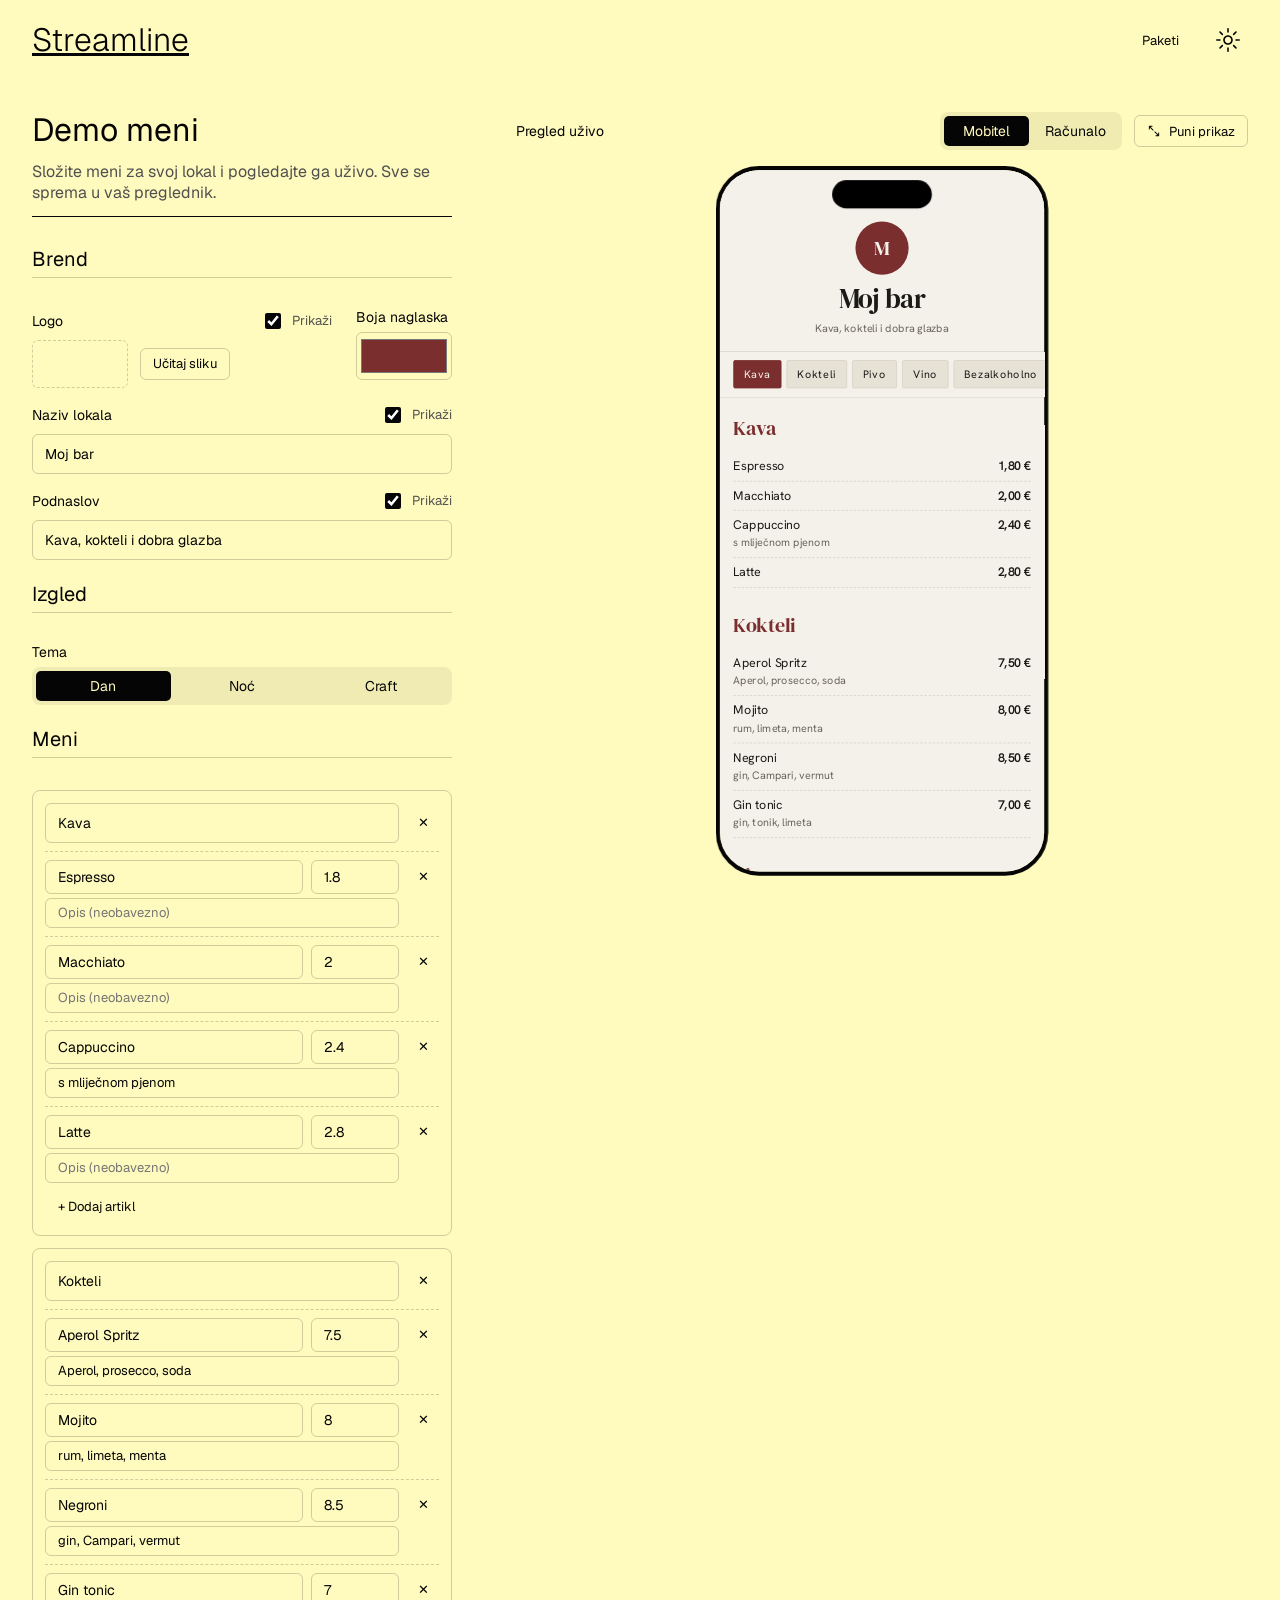
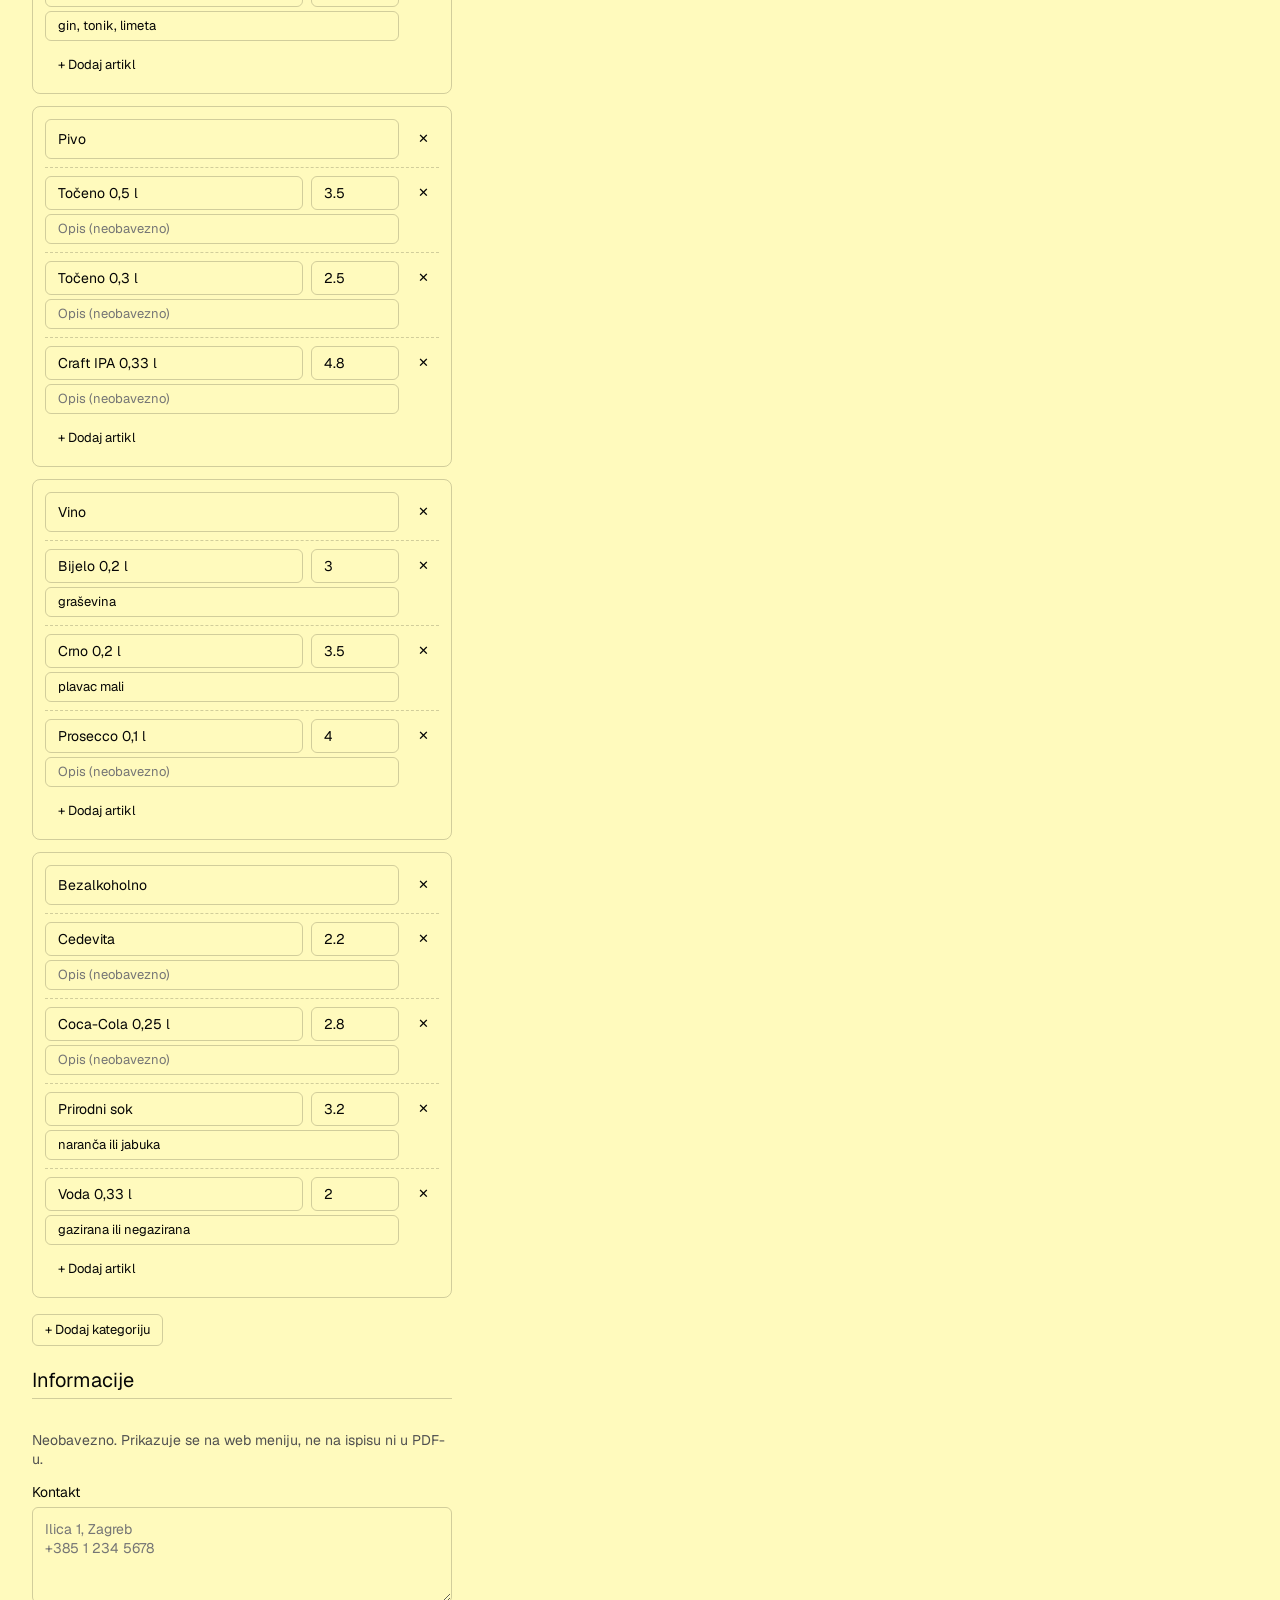
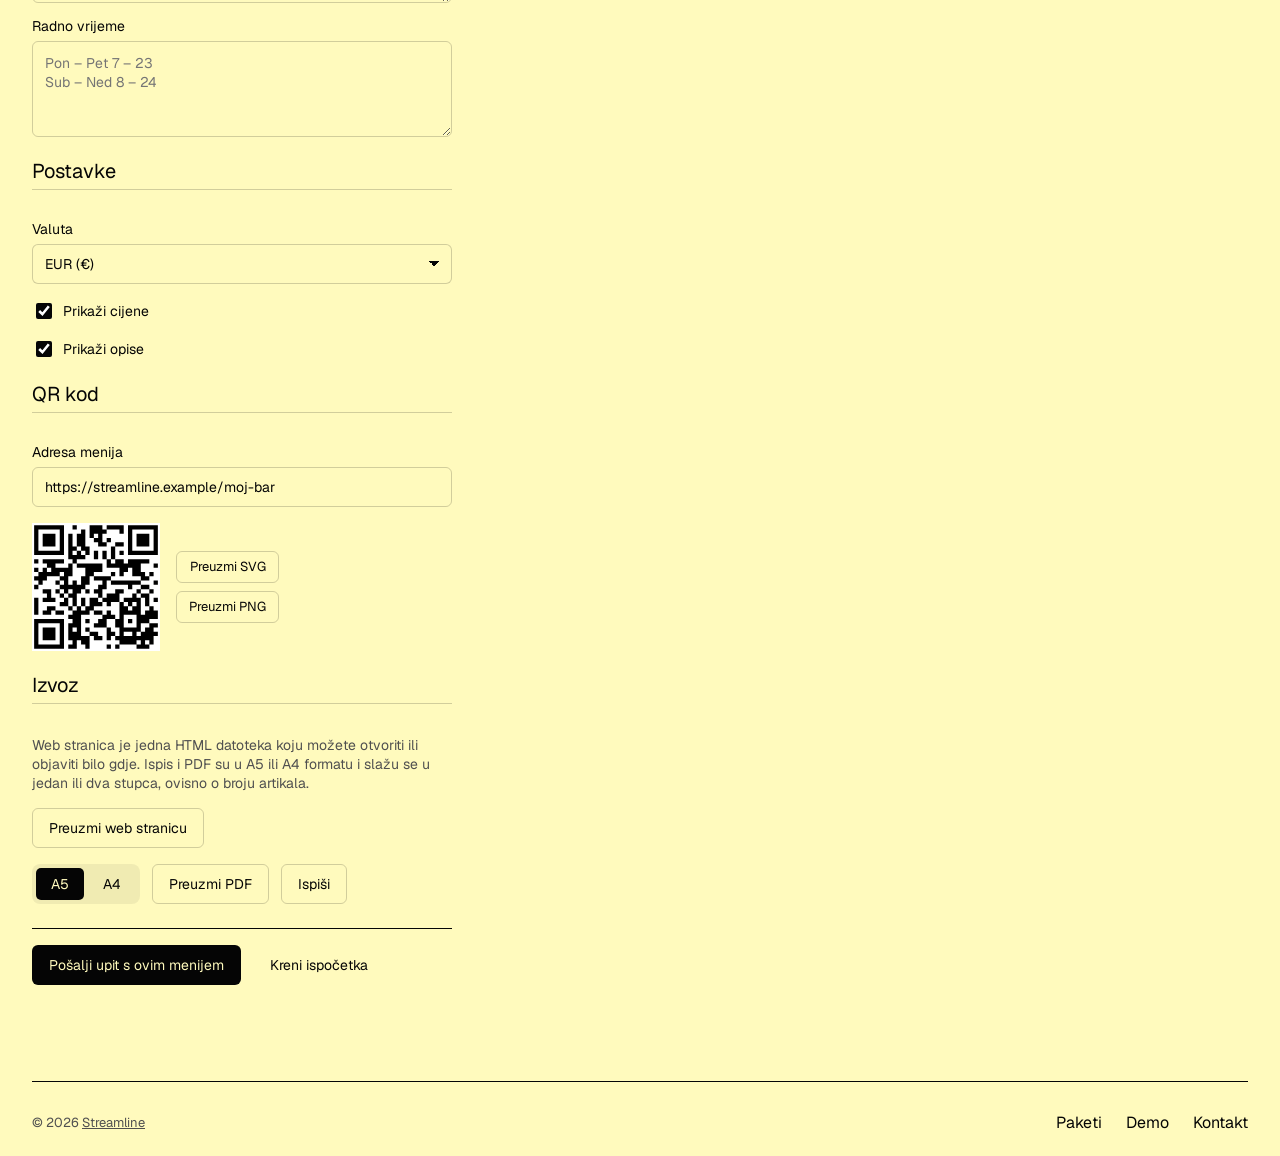
==== commit 272da9a4: "Load fresh CSS and JS after updates, drop iPhone field shadows - CSS and JS links carry a version ta" ====
--- a/demo.html
+++ b/demo.html
@@ -15,15 +15,15 @@
     </script>
 
     <link rel="preload" href="fonts/geist-latin.woff2" as="font" type="font/woff2" crossorigin>
-    <link rel="stylesheet" href="css/site-font.css">
+    <link rel="stylesheet" href="css/site-font.css?v=20261027">
     <!-- menu fonts, served from fonts/ (see css/fonts.css); the default theme's two are preloaded -->
     <link rel="preload" href="fonts/hanken-grotesk-latin.woff2" as="font" type="font/woff2" crossorigin>
     <link rel="preload" href="fonts/dm-serif-display-400-latin.woff2" as="font" type="font/woff2" crossorigin>
-    <link rel="stylesheet" href="css/fonts.css">
-    <link rel="stylesheet" href="css/tokens.css">
-    <link rel="stylesheet" href="css/base.css">
-    <link rel="stylesheet" href="css/menu.css">
-    <link rel="stylesheet" href="css/demo.css">
+    <link rel="stylesheet" href="css/fonts.css?v=20261027">
+    <link rel="stylesheet" href="css/tokens.css?v=20261027">
+    <link rel="stylesheet" href="css/base.css?v=20261027">
+    <link rel="stylesheet" href="css/menu.css?v=20261027">
+    <link rel="stylesheet" href="css/demo.css?v=20261027">
 </head>
 
 <body>
@@ -238,12 +238,12 @@
         </div>
     </footer>
 
-    <script src="js/vendor/qrcode.js"></script>
-    <script src="js/theme.js"></script>
-    <script src="js/default-menu.js"></script>
-    <script src="js/menu.js"></script>
-    <script src="js/print.js"></script>
-    <script src="js/demo.js"></script>
+    <script src="js/vendor/qrcode.js?v=20261027"></script>
+    <script src="js/theme.js?v=20261027"></script>
+    <script src="js/default-menu.js?v=20261027"></script>
+    <script src="js/menu.js?v=20261027"></script>
+    <script src="js/print.js?v=20261027"></script>
+    <script src="js/demo.js?v=20261027"></script>
 </body>
 
 </html>
--- a/css/base.css
+++ b/css/base.css
@@ -285,6 +285,23 @@
     border-radius: var(--radius-sm);
     background: transparent;
     font-size: var(--text-sm);
+    /* iPhone Safari draws its own inset shadow and gloss on fields */
+    -webkit-appearance: none;
+    appearance: none;
+    box-shadow: none;
+}
+
+/* appearance: none drops the native arrow, so draw one */
+select.input {
+    padding-right: calc(var(--space-3) + 16px);
+    background-image:
+        linear-gradient(45deg, transparent 50%, currentColor 50%),
+        linear-gradient(135deg, currentColor 50%, transparent 50%);
+    background-position:
+        calc(100% - var(--space-3) - 5px) 50%,
+        calc(100% - var(--space-3)) 50%;
+    background-size: 5px 5px;
+    background-repeat: no-repeat;
 }
 
 textarea.input {
--- a/css/demo.css
+++ b/css/demo.css
@@ -372,7 +372,7 @@
         display: none;
     }
 
-    /* the menu itself, cropped at the bottom, on a soft shadow */
+    /* the menu itself, cropped at the bottom; no shadows on mobile */
     .menu-card {
         position: relative;
         display: block;
@@ -394,7 +394,6 @@
         bottom: var(--space-4);
         left: 50%;
         transform: translateX(-50%);
-        box-shadow: 0 8px 24px -8px rgba(0, 0, 0, .5);
     }
 
     #to-preview {
@@ -403,7 +402,6 @@
         bottom: var(--space-4);
         z-index: 10;
         display: inline-flex;
-        box-shadow: 0 8px 24px -8px rgba(0, 0, 0, .5);
         opacity: 0;
         pointer-events: none;
         transition: opacity var(--duration);
